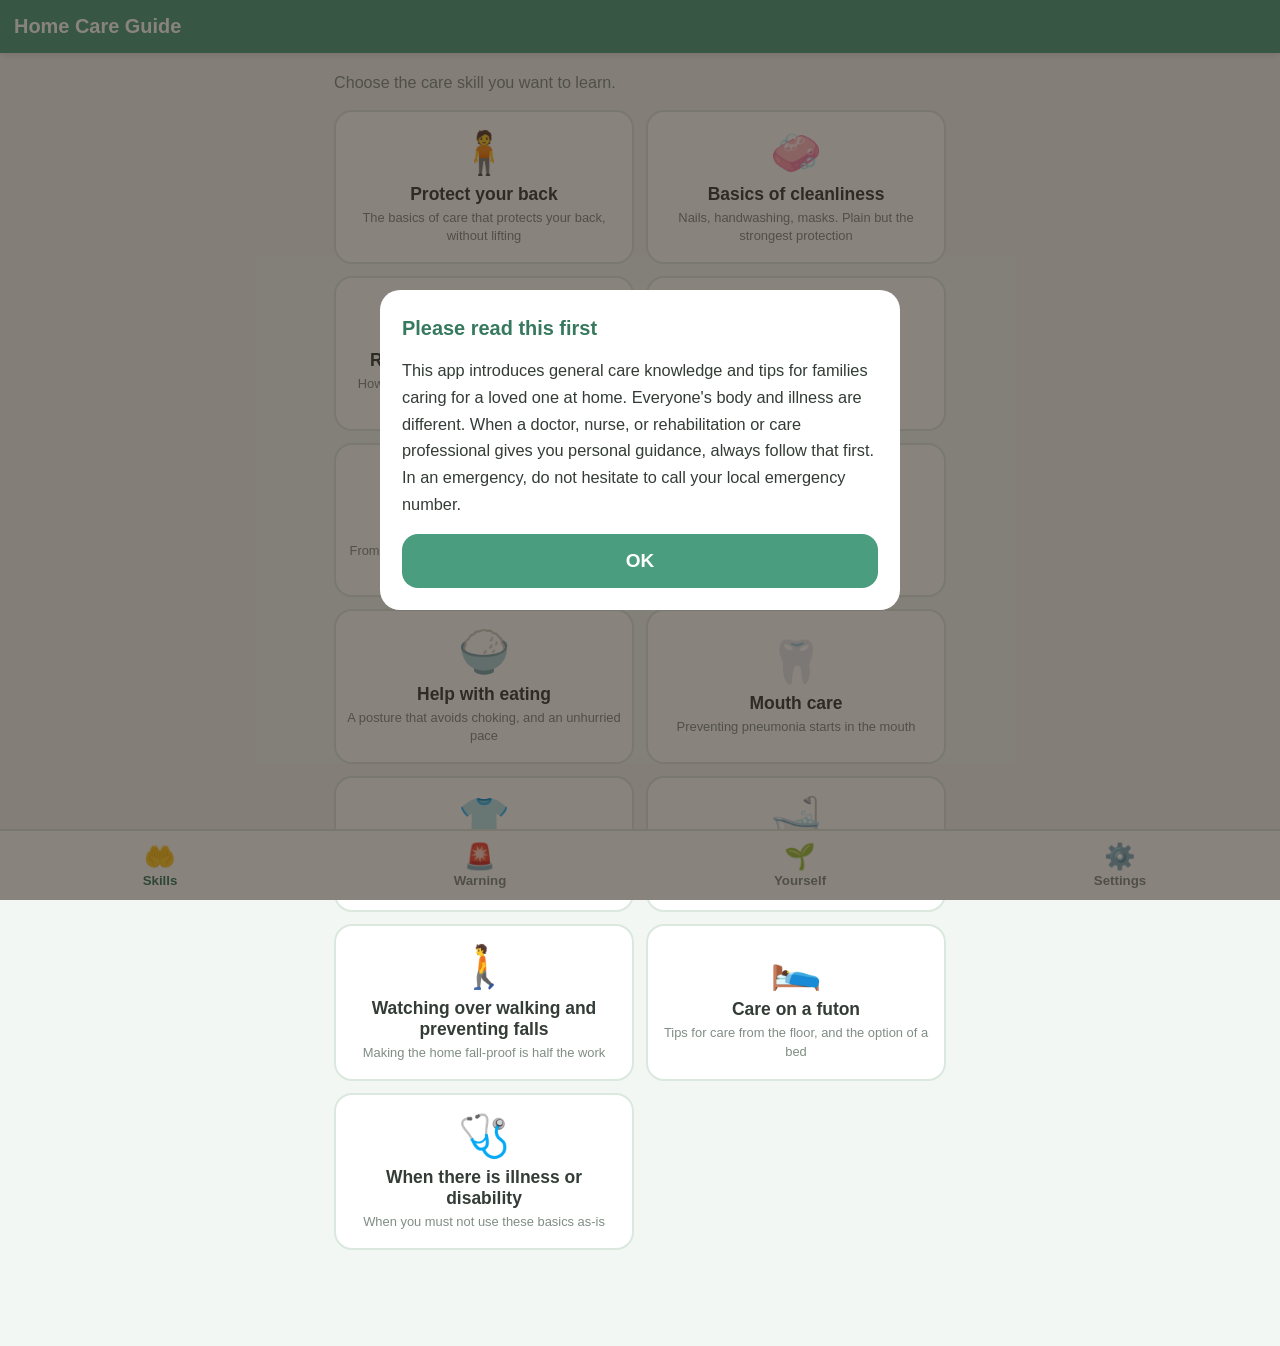
==== index.html @ 4070c813 "おうち介護サポート・そよぎ 初版（全12言語） 家族介護者向けの介護技術ガイド。素HTML/PWA・完全オフライン・匿名・広告なし。 13カテゴリ23手順147ステップ＋きけん7＋まもる6＋心肺蘇生ガ" ====
<!DOCTYPE html>
<html lang="ja">
<head>
<meta charset="utf-8">
<meta name="viewport" content="width=device-width, initial-scale=1, viewport-fit=cover">
<title>おうち介護サポート・そよぎ</title>
<meta name="description" content="家庭で介護をするご家族のための、介護技術と知識のガイド。無料・オフライン・広告なし。">
<meta name="theme-color" content="#4a9d7f">
<link rel="manifest" href="manifest.json">
<link rel="icon" href="icons/icon-192.png">
<link rel="apple-touch-icon" href="icons/icon-192.png">
<link rel="stylesheet" href="style.css">
</head>
<body class="fs0">
<header id="hdr">
  <button id="btnBack" class="hdr-btn" hidden>← もどる</button>
  <h1 id="hdrTitle">おうち介護サポート</h1>
</header>
<main id="main">
  <section id="scrTech" class="screen">
    <p id="techLead" class="lead"></p>
    <div id="techGrid" class="grid"></div>
  </section>
  <section id="scrDanger" class="screen" hidden>
    <p id="dangerLead" class="lead"></p>
    <div id="dangerList" class="cardlist"></div>
  </section>
  <section id="scrSelf" class="screen" hidden>
    <p id="selfLead" class="lead"></p>
    <div id="selfList" class="cardlist"></div>
  </section>
  <section id="scrSettings" class="screen" hidden>
    <div class="setblock">
      <h3 id="setFsTitle"></h3>
      <div class="btnrow" id="fsRow">
        <button class="fsbtn" id="fsBtn0"></button>
        <button class="fsbtn" id="fsBtn1"></button>
        <button class="fsbtn" id="fsBtn2"></button>
      </div>
    </div>
    <div class="setblock">
      <h3 id="setThemeTitle"></h3>
      <div class="btnrow">
        <button class="fsbtn" id="themeBtnG"></button>
        <button class="fsbtn" id="themeBtnB"></button>
      </div>
    </div>
    <div class="setblock">
      <h3 id="setBgmTitle"></h3>
      <div class="btnrow">
        <button class="fsbtn" id="musicBtnA"></button>
        <button class="fsbtn" id="musicBtnB"></button>
        <button class="fsbtn" id="musicBtnOff"></button>
      </div>
    </div>
    <div class="setblock">
      <h3 id="setSoundTitle"></h3>
      <button id="soundBtn" class="togglebtn"></button>
    </div>
    <div class="setblock">
      <h3 id="setLangTitle"></h3>
      <div class="langgrid" id="langGrid"></div>
    </div>
    <div class="setblock">
      <h3 id="aboutTitle"></h3>
      <p id="aboutText" class="mutetext"></p>
      <p><a id="creditLink" href="https://soyogi.hp.peraichi.com/top" target="_blank" rel="noopener"></a></p>
      <p id="verLine" class="mutetext"></p>
    </div>
  </section>
  <section id="scrCat" class="screen" hidden>
    <div class="cat-head">
      <span class="em" id="catEmoji"></span>
      <div><h2 id="catTitle"></h2><p id="catSub"></p></div>
    </div>
    <div id="procList" class="cardlist"></div>
  </section>
  <section id="scrProc" class="screen" hidden>
    <h2 id="procTitle" class="proc-title"></h2>
    <p id="stepCount"></p>
    <div id="stepFig" class="figbox"></div>
    <p id="stepText"></p>
    <div id="stepCaution" class="caution" hidden><span class="mark" aria-hidden="true">⚠️</span><p id="stepCautionText"></p></div>
    <div id="stepAdapt" class="adapt" hidden><span class="mark" aria-hidden="true">🖐️</span><div><b id="stepAdaptTitle"></b><p id="stepAdaptText"></p></div></div>
    <button id="stepLink" class="linkbtn" hidden></button>
    <div id="stepSummary" hidden>
      <div class="sumblock" id="sumPointsBlock" hidden><h3 id="sumPointsTitle"></h3><ul id="sumPointsList"></ul></div>
      <div class="sumblock ng" id="sumNgBlock" hidden><h3 id="sumNgTitle"></h3><ul id="sumNgList"></ul></div>
      <div class="sumblock reassure"><h3 id="sumReassureTitle"></h3><p id="sumReassureText"></p></div>
    </div>
    <div class="stepnav">
      <button id="btnPrev"></button>
      <button id="btnNext"></button>
    </div>
  </section>
  <section id="scrCard" class="screen" hidden>
    <div class="cat-head">
      <span class="em" id="cardEmoji"></span>
      <div><h2 id="cardTitle"></h2><p id="cardSub"></p></div>
    </div>
    <div id="cardFig" class="figbox" hidden></div>
    <div id="cardBody"></div>
  </section>
  <section id="scrCpr" class="screen" hidden>
    <div class="cat-head">
      <span class="em" aria-hidden="true">❤️</span>
      <div><h2 id="cprTitle"></h2><p id="cprIntro"></p></div>
    </div>
    <div class="sec call"><h3 id="cprFirstTitle"></h3><p id="cprFirst"></p></div>
    <div class="sec"><h3 id="cprStepsTitle"></h3><ol id="cprSteps"></ol></div>
    <div class="metrobox">
      <div id="metroCircle"><span id="metroCount">0</span></div>
      <button id="metroBtn" class="btn-primary metro"></button>
      <p id="metroHint" class="mutetext"></p>
    </div>
    <p id="cprNote" class="mutetext"></p>
  </section>
</main>
<nav id="tabbar">
  <button id="navTech" class="tab active"><span class="tab-emoji">🤲</span><span id="navTechLabel"></span></button>
  <button id="navDanger" class="tab"><span class="tab-emoji">🚨</span><span id="navDangerLabel"></span></button>
  <button id="navSelf" class="tab"><span class="tab-emoji">🌱</span><span id="navSelfLabel"></span></button>
  <button id="navSettings" class="tab"><span class="tab-emoji">⚙️</span><span id="navSettingsLabel"></span></button>
</nav>
<div id="noticeOverlay" class="overlay" hidden>
  <div class="notice">
    <h2 id="noticeTitle"></h2>
    <p id="noticeText"></p>
    <button id="noticeOk" class="btn-primary"></button>
  </div>
</div><script src="i18n.js"></script>
<script src="audio.js"></script>
<script src="tap.js"></script>
<script src="figures.js"></script>
<script src="data/guide.ja.js"></script>
<script src="app.js"></script>
</body>
</html>
---- style.css ----
/* おうち介護サポート・そよぎ */
*{box-sizing:border-box;margin:0;padding:0}
/* 高齢者側（デフォルト）: 穏やかな緑系統 */
:root{
  --brand:#4a9d7f; --brand-dark:#37795f;
  --bg:#f2f7f3; --card:#fff; --ink:#333c36; --muted:#7f8d84; --line:#dbe8de;
  --ok:#2e8b57; --danger:#c0392b; --danger-bg:#fdf0ee;
  --self-bg:#ecf5ef; --self-line:#cbe3d3; --accent:#e8a13d;
}
/* 障害者側: 穏やかな青系統 */
body.theme-blue{
  --brand:#5581bd; --brand-dark:#3f66a0;
  --bg:#f0f4fa; --ink:#323a47; --muted:#7e8a9c; --line:#dae3f0;
  --self-bg:#edf3f8; --self-line:#ccdcea;
}
html{-webkit-text-size-adjust:100%}
body{font-family:"Hiragino Sans","Yu Gothic UI","Meiryo",sans-serif;background:var(--bg);color:var(--ink);line-height:1.65;min-height:100dvh;overflow-x:hidden}
body.fs0{font-size:19px}
body.fs1{font-size:22px}
body.fs2{font-size:25px}

header{position:sticky;top:0;background:var(--brand);color:#fff;padding:10px 14px;display:flex;align-items:center;gap:10px;z-index:10;box-shadow:0 2px 6px rgba(0,0,0,.12)}
h1{font-size:1.05em}
.hdr-btn{background:rgba(255,255,255,.18);color:#fff;border:none;border-radius:12px;padding:8px 14px;font-size:.9em;font-weight:bold;font-family:inherit;cursor:pointer;flex-shrink:0}

main{padding:16px 14px calc(96px + env(safe-area-inset-bottom));max-width:640px;margin:0 auto}
.lead{color:var(--muted);font-size:.85em;margin-bottom:14px}

.grid{display:grid;grid-template-columns:repeat(2,minmax(0,1fr));gap:12px}
.cattile{background:var(--card);border:2px solid var(--line);border-radius:18px;padding:16px 10px;text-align:center;font-family:inherit;color:var(--ink);cursor:pointer;font-size:1em}
.cattile .em{font-size:2.2em;display:block;margin-bottom:6px;line-height:1.2}
.cattile .tt{font-weight:bold;display:block;font-size:.92em}
.cattile .sb{display:block;color:var(--muted);font-size:.68em;margin-top:4px;line-height:1.45}

.cardlist{display:flex;flex-direction:column;gap:12px}
.rowcard{display:flex;align-items:center;gap:12px;background:var(--card);border:2px solid var(--line);border-radius:16px;padding:14px;font-family:inherit;color:var(--ink);text-align:left;cursor:pointer;width:100%;font-size:1em}
.rowcard .em{font-size:1.7em;flex-shrink:0}
.rowcard .tt{font-weight:bold;display:block;font-size:.95em}
.rowcard .sb{color:var(--muted);font-size:.72em;display:block;margin-top:2px}
.rowcard.danger{border-color:#f0c4bd;background:var(--danger-bg)}
.rowcard.self{border-color:var(--self-line);background:var(--self-bg)}

.cat-head{display:flex;gap:12px;align-items:center;margin-bottom:14px}
.cat-head .em{font-size:2.3em;flex-shrink:0}
.cat-head h2{font-size:1.05em;line-height:1.4}
.cat-head p{color:var(--muted);font-size:.78em}

.proc-title{font-size:1.05em;margin-bottom:4px}
#stepCount{color:var(--brand-dark);font-weight:bold;font-size:.85em;margin:6px 0 10px}
.figbox{background:var(--card);border:2px solid var(--line);border-radius:18px;padding:8px;margin-bottom:12px}
.figbox svg{width:100%;height:auto;display:block}
.figfallback{font-size:3.6em;text-align:center;padding:26px 0;line-height:1.2}
#stepText{margin-bottom:12px}
.caution{display:flex;gap:10px;background:#fdf6df;border:2px solid #ecd9a0;border-radius:14px;padding:12px;font-size:.85em;margin-bottom:12px}
.caution .mark{flex-shrink:0}
.adapt{display:flex;gap:10px;background:#f4f1fa;border:2px solid #dcd2ee;border-radius:14px;padding:12px;font-size:.85em;margin-bottom:12px}
.adapt .mark{flex-shrink:0}
.adapt b{color:#6b5ca8;display:block;margin-bottom:4px}
.extlink{display:block;background:#fff;border:2px solid var(--brand);color:var(--brand-dark);border-radius:12px;padding:10px 12px;font-weight:bold;text-decoration:none;margin-top:10px;font-size:.92em}

.stepnav{display:flex;gap:12px;margin-top:16px}
.stepnav button{flex:1;padding:16px 8px;border-radius:16px;border:none;font-family:inherit;font-size:1em;font-weight:bold;cursor:pointer}
#btnPrev{background:var(--line);color:var(--ink)}
#btnPrev:disabled{opacity:.35}
#btnNext{background:var(--brand);color:#fff}

.sumblock{background:var(--card);border:2px solid var(--line);border-radius:16px;padding:14px;margin-bottom:12px}
.sumblock h3{color:var(--brand-dark);font-size:.95em;margin-bottom:8px}
.sumblock ul{padding-left:1.3em}
.sumblock li{margin-bottom:8px;font-size:.92em}
.sumblock.ng h3{color:var(--danger)}
.sumblock.reassure{border-color:var(--self-line);background:var(--self-bg)}
.sumblock.reassure h3{color:var(--ok)}
.sumblock.reassure p{font-size:.92em}

.linkbtn{display:block;width:100%;background:#fff;border:2px solid var(--brand);color:var(--brand-dark);border-radius:14px;padding:12px 14px;font-family:inherit;font-size:.88em;font-weight:bold;text-align:left;margin-bottom:12px;cursor:pointer}
.linkbtn.small{margin:8px 0 0;padding:9px 12px;font-size:.85em}
.linkbtn.cprbtn{border-color:var(--danger);color:var(--danger);margin-top:2px}

.metrobox{text-align:center;background:var(--card);border:2px solid var(--line);border-radius:16px;padding:18px 14px;margin-bottom:12px}
#metroCircle{width:150px;height:150px;border-radius:50%;background:var(--danger-bg);border:6px solid var(--danger);margin:0 auto 14px;display:flex;align-items:center;justify-content:center;font-size:2.1em;font-weight:bold;color:var(--danger);transition:transform .1s}
#metroCircle.beat{transform:scale(1.13)}
#metroBtn.metro{background:var(--danger)}
#metroHint{margin-top:10px}
#cprNote{margin-bottom:20px}

.sec{background:var(--card);border:2px solid var(--line);border-radius:16px;padding:14px;margin-bottom:12px}
.sec h3{font-size:.95em;margin-bottom:8px;color:var(--brand-dark)}
.sec ul,.sec ol{padding-left:1.35em}
.sec li{margin-bottom:10px;font-size:.92em}
.sec p{font-size:.92em;margin-bottom:10px}
.sec p:last-child{margin-bottom:0}
.sec.call{border-color:#f0c4bd;background:var(--danger-bg)}
.sec.call h3{color:var(--danger)}
.sec.see{border-color:#ecd9a0;background:#fdf9ec}
.sec.see h3{color:#a07416}

#tabbar{position:fixed;left:0;right:0;bottom:0;display:flex;background:#fff;border-top:2px solid var(--line);padding-bottom:env(safe-area-inset-bottom);z-index:10}
.tab{flex:1;background:none;border:none;font-family:inherit;color:var(--muted);padding:10px 4px 12px;display:flex;flex-direction:column;align-items:center;gap:2px;font-size:.7em;font-weight:bold;cursor:pointer}
.tab .tab-emoji{font-size:1.9em;line-height:1.2}
.tab.active{color:var(--brand-dark)}

.setblock{background:var(--card);border:2px solid var(--line);border-radius:16px;padding:14px;margin-bottom:14px}
.setblock h3{font-size:.95em;margin-bottom:10px;color:var(--brand-dark)}
.btnrow{display:flex;gap:10px}
.fsbtn,.togglebtn{flex:1;padding:12px 6px;border-radius:12px;border:2px solid var(--line);background:var(--bg);font-family:inherit;font-size:.88em;font-weight:bold;color:var(--ink);cursor:pointer}
.togglebtn{width:100%;flex:none}
.fsbtn.sel,.togglebtn.on{background:var(--brand);border-color:var(--brand);color:#fff}
.langgrid{display:grid;grid-template-columns:repeat(2,minmax(0,1fr));gap:10px}
.langbtn{padding:12px 8px}
.mutetext{color:var(--muted);font-size:.82em}
#creditLink{color:var(--brand-dark);font-weight:bold}
#verLine{margin-top:8px}

.overlay{position:fixed;inset:0;background:rgba(40,30,20,.55);display:flex;align-items:center;justify-content:center;padding:20px;z-index:50}
.notice{background:#fff;border-radius:20px;padding:22px;max-width:520px;max-height:82dvh;overflow-y:auto}
.notice h2{font-size:1.05em;margin-bottom:12px;color:var(--brand-dark)}
.notice p{font-size:.86em;margin-bottom:16px}
.btn-primary{width:100%;padding:16px;border:none;border-radius:16px;background:var(--brand);color:#fff;font-family:inherit;font-size:1em;font-weight:bold;cursor:pointer}

.pressing{transform:scale(.97);filter:brightness(.96)}
[hidden]{display:none!important}
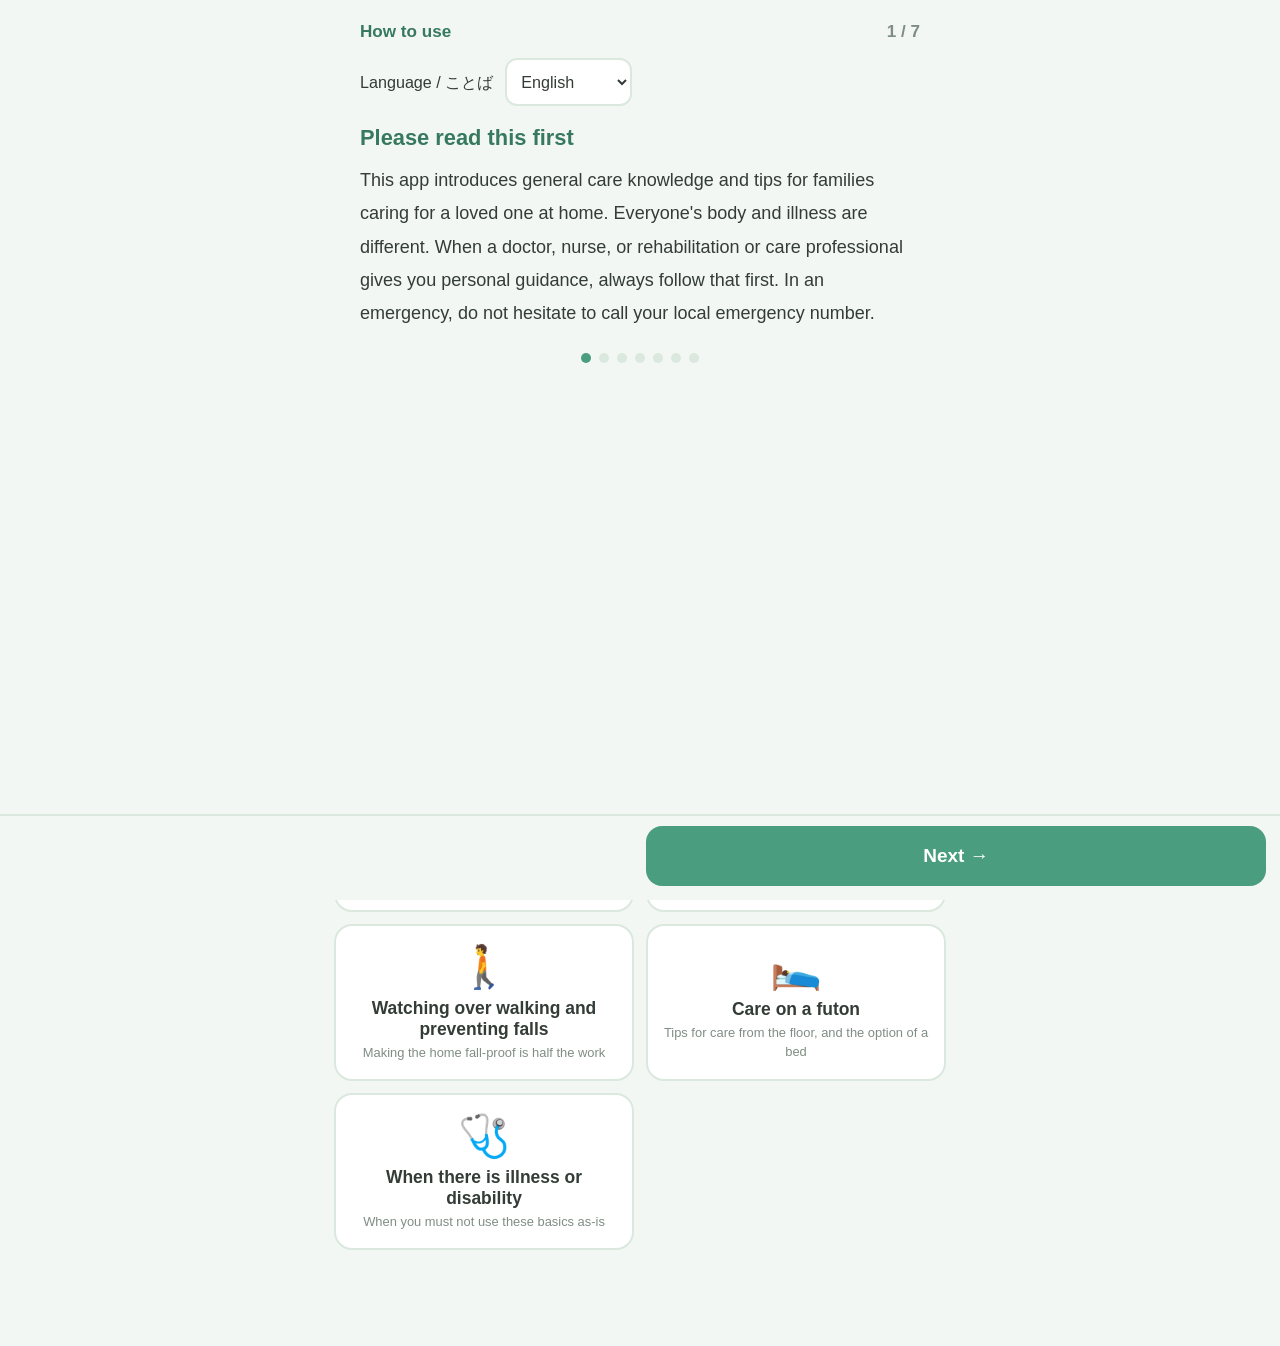
==== commit 55cda3c1: "v1.6同期: はじめての つかいかた(初回の案内・7ページ・12言語) - 初回起動で必ず出す(読み終えるまで毎回・前からの利用者も更新のあと1回)。閉じるのは最後の「はじめる」だけ - 1ページ目" ====
--- a/index.html
+++ b/index.html
@@ -5,7 +5,16 @@
 <meta name="viewport" content="width=device-width, initial-scale=1, viewport-fit=cover">
 <title>おうち介護サポート・そよぎ</title>
 <meta name="description" content="家庭で介護をするご家族のための、介護技術と知識のガイド。無料・オフライン・広告なし。">
+<!-- OGP / X（Twitter）リンクカード -->
+<meta property="og:type" content="website">
+<meta property="og:title" content="おうち介護サポート・そよぎ">
+<meta property="og:description" content="訓練を受けない家族のための、介護技術と知識のガイド。腰を守る介助から、食事・おむつ・危険サイン・心肺蘇生まで。無料・広告なし・オフライン（12言語）。">
+<meta property="og:image" content="https://maimmaim20230728-blip.github.io/ouchi_kaigo_web/icons/farcaster-embed.png">
+<meta name="twitter:card" content="summary_large_image">
+<meta name="twitter:image" content="https://maimmaim20230728-blip.github.io/ouchi_kaigo_web/icons/farcaster-embed.png">
 <meta name="theme-color" content="#4a9d7f">
+<!-- Farcaster Mini App 埋め込みメタ（3:2画像＋起動ボタン） -->
+<meta name="fc:miniapp" content='{"version":"1","imageUrl":"https://ouchi-kaigo-web.vercel.app/icons/farcaster-embed.png","button":{"title":"🍃 ひらく / Open","action":{"type":"launch_miniapp","name":"おうち介護サポート・そよぎ","url":"https://ouchi-kaigo-web.vercel.app/","splashImageUrl":"https://ouchi-kaigo-web.vercel.app/icons/icon-512.png","splashBackgroundColor":"#4a9d7f"}}}'>
 <link rel="manifest" href="manifest.json">
 <link rel="icon" href="icons/icon-192.png">
 <link rel="apple-touch-icon" href="icons/icon-192.png">
@@ -62,9 +71,13 @@
       <div class="langgrid" id="langGrid"></div>
     </div>
     <div class="setblock">
+      <h3 id="setGuideTitle"></h3>
+      <button id="guideAgainBtn" class="togglebtn"></button>
+    </div>
+    <div class="setblock">
       <h3 id="aboutTitle"></h3>
       <p id="aboutText" class="mutetext"></p>
-      <p><a id="creditLink" href="https://soyogi.hp.peraichi.com/top" target="_blank" rel="noopener"></a></p>
+      <p><a id="creditLink" href="https://soudansoyogi.com/" target="_blank" rel="noopener"></a></p>
       <p id="verLine" class="mutetext"></p>
     </div>
   </section>
@@ -122,17 +135,19 @@
   <button id="navSelf" class="tab"><span class="tab-emoji">🌱</span><span id="navSelfLabel"></span></button>
   <button id="navSettings" class="tab"><span class="tab-emoji">⚙️</span><span id="navSettingsLabel"></span></button>
 </nav>
-<div id="noticeOverlay" class="overlay" hidden>
-  <div class="notice">
-    <h2 id="noticeTitle"></h2>
-    <p id="noticeText"></p>
-    <button id="noticeOk" class="btn-primary"></button>
-  </div>
-</div><script src="i18n.js"></script>
+<!-- 初回の「はじめにお読みください」は、はじめての つかいかた(app.js openGuide)の1ページ目に入れた(2026-09-30) -->
+<script src="i18n.js"></script>
 <script src="audio.js"></script>
 <script src="tap.js"></script>
 <script src="figures.js"></script>
 <script src="data/guide.ja.js"></script>
 <script src="app.js"></script>
+<!-- Farcaster Mini App SDK: ホスト内なら起動準備完了を通知。通常のWeb/PWA・オフラインでは無害（失敗は握りつぶす）。 -->
+<script type="module">
+  try {
+    const { sdk } = await import("https://esm.sh/@farcaster/miniapp-sdk");
+    await sdk.actions.ready();
+  } catch (e) { /* Farcaster外／オフラインでは何もしない */ }
+</script>
 </body>
 </html>
--- a/style.css
+++ b/style.css
@@ -119,4 +119,27 @@
 .btn-primary{width:100%;padding:16px;border:none;border-radius:16px;background:var(--brand);color:#fff;font-family:inherit;font-size:1em;font-weight:bold;cursor:pointer}
 
 .pressing{transform:scale(.97);filter:brightness(.96)}
+
+/* はじめての つかいかた(app.js openGuide・2026-09-30)。1ページ目は初回のおしらせ「はじめにお読みください」。
+   ヘッダーと下のタブより上に全画面。文は文字の大きさ3段階に合わせて大きくなる(em)。
+   ボタンは下に固定した帯(地の色つき=長いページでも本文が透けない)。本文の下の余白は帯より高くする */
+.guide-ov{position:fixed;inset:0;z-index:50;background:var(--bg);color:var(--ink);overflow-y:auto;overscroll-behavior:contain;
+  padding:calc(18px + env(safe-area-inset-top)) max(16px,env(safe-area-inset-right)) calc(140px + env(safe-area-inset-bottom)) max(16px,env(safe-area-inset-left))}
+.guide-box{max-width:560px;margin:0 auto}
+.guide-top{display:flex;justify-content:space-between;align-items:baseline;gap:12px}
+.guide-title{font-weight:bold;color:var(--brand-dark);font-size:.9em}
+.guide-step{color:var(--muted);font-weight:bold;font-size:.9em;white-space:nowrap;unicode-bidi:isolate}
+.guide-lang{display:flex;flex-wrap:wrap;align-items:center;gap:8px 12px;margin:12px 0 0;font-size:.85em}
+.guide-lang select{min-height:48px;font-size:1em;font-family:inherit;border:2px solid var(--line);border-radius:12px;background:var(--card);color:var(--ink);padding:4px 10px;max-width:100%}
+.guide-h{font-size:1.15em;line-height:1.45;margin:16px 0 10px;color:var(--brand-dark);overflow-wrap:anywhere}
+.guide-h[tabindex="-1"]:focus{outline:none}
+.guide-p{font-size:.95em;line-height:1.85;white-space:pre-line;overflow-wrap:anywhere}
+.guide-dots{display:flex;justify-content:center;flex-wrap:wrap;gap:8px;margin-top:22px}
+.guide-dot{width:10px;height:10px;border-radius:50%;background:var(--line)}
+.guide-dot.on{background:var(--brand)}
+.guide-row{position:fixed;left:0;right:0;bottom:0;z-index:1;display:flex;gap:12px;background:var(--bg);border-top:2px solid var(--line);
+  padding:10px max(14px,env(safe-area-inset-right)) calc(14px + env(safe-area-inset-bottom)) max(14px,env(safe-area-inset-left))}
+.guide-row button{flex:1 1 0;min-width:0;min-height:60px;padding:12px 8px;border-radius:16px;border:none;font-family:inherit;font-size:1em;font-weight:bold;cursor:pointer}
+.guide-prev{background:var(--line);color:var(--ink)}
+.guide-next{background:var(--brand);color:#fff}
 [hidden]{display:none!important}
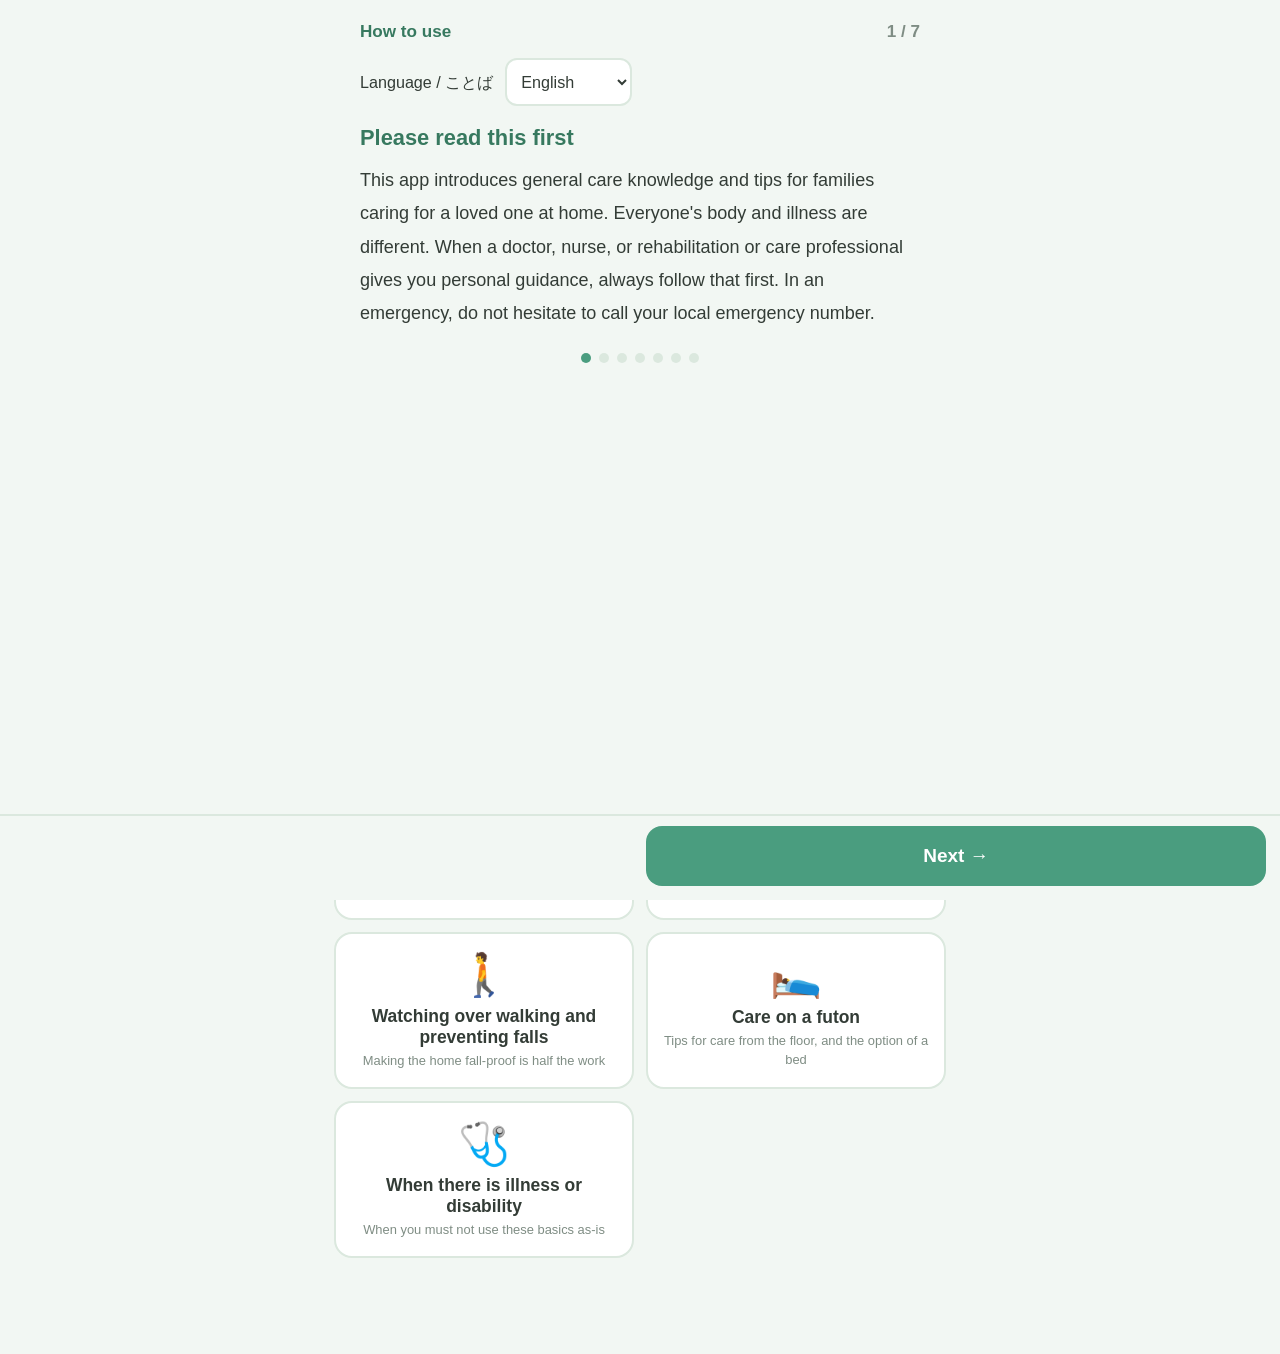
==== commit 9f6ecc4c: "v1.12同期: 危険サイン・窒息・拍の表示と振動・文字4段・声で読む・家族へ渡す1ページ(12言語) Co-Authored-By: Claude Sonnet 5.5 <noreply@anthr" ====
--- a/index.html
+++ b/index.html
@@ -19,6 +19,8 @@
 <link rel="icon" href="icons/icon-192.png">
 <link rel="apple-touch-icon" href="icons/icon-192.png">
 <link rel="stylesheet" href="style.css">
+<!-- 日本語以外の言語で開くときは、その言語のガイドを読み終えるまで画面を隠す(起動のたびに一瞬 日本語が見えないように・app.js bootWithLang が外す・念のため4秒で外す・2026-10-30) -->
+<script>(function(){try{var p=JSON.parse(localStorage.getItem('ouchikaigo.prefs')||'{}'),l=p.lang||String(navigator.language||'ja').slice(0,2).toLowerCase();if(l!=='ja'&&'en de fr es it pt nl sv ko zh ar'.split(' ').indexOf(l)>=0){var h=document.documentElement;h.classList.add('lang-wait');setTimeout(function(){h.classList.remove('lang-wait');},4000);}}catch(e){}})();</script>
 </head>
 <body class="fs0">
 <header id="hdr">
@@ -45,6 +47,7 @@
         <button class="fsbtn" id="fsBtn0"></button>
         <button class="fsbtn" id="fsBtn1"></button>
         <button class="fsbtn" id="fsBtn2"></button>
+        <button class="fsbtn" id="fsBtn3"></button>
       </div>
     </div>
     <div class="setblock">
@@ -70,6 +73,11 @@
       <h3 id="setLangTitle"></h3>
       <div class="langgrid" id="langGrid"></div>
     </div>
+    <div class="setblock" id="printBlock" hidden>
+      <h3 id="setPrintTitle"></h3>
+      <p id="printHint" class="mutetext"></p>
+      <button id="printBtn" class="togglebtn"></button>
+    </div>
     <div class="setblock">
       <h3 id="setGuideTitle"></h3>
       <button id="guideAgainBtn" class="togglebtn"></button>
@@ -93,6 +101,7 @@
     <p id="stepCount"></p>
     <div id="stepFig" class="figbox"></div>
     <p id="stepText"></p>
+    <button id="stepSpeak" class="linkbtn speakbtn" hidden></button>
     <div id="stepCaution" class="caution" hidden><span class="mark" aria-hidden="true">⚠️</span><p id="stepCautionText"></p></div>
     <div id="stepAdapt" class="adapt" hidden><span class="mark" aria-hidden="true">🖐️</span><div><b id="stepAdaptTitle"></b><p id="stepAdaptText"></p></div></div>
     <button id="stepLink" class="linkbtn" hidden></button>
@@ -144,10 +153,13 @@
 <script src="app.js"></script>
 <!-- Farcaster Mini App SDK: ホスト内なら起動準備完了を通知。通常のWeb/PWA・オフラインでは無害（失敗は握りつぶす）。 -->
 <script type="module">
-  try {
-    const { sdk } = await import("https://esm.sh/@farcaster/miniapp-sdk");
-    await sdk.actions.ready();
-  } catch (e) { /* Farcaster外／オフラインでは何もしない */ }
+  /* Farcaster の中(iframe / アプリの WebView)で開いたときだけ SDK を読む。ふつうのブラウザ・PWA では外へつながない */
+  if ((window.self !== window.top) || window.ReactNativeWebView) {
+    try {
+      const { sdk } = await import("https://esm.sh/@farcaster/miniapp-sdk");
+      await sdk.actions.ready();
+    } catch (e) { /* Farcaster外／オフラインでは何もしない */ }
+  }
 </script>
 </body>
 </html>
--- a/style.css
+++ b/style.css
@@ -18,8 +18,9 @@
 body.fs0{font-size:19px}
 body.fs1{font-size:22px}
 body.fs2{font-size:25px}
+body.fs3{font-size:29px}
 
-header{position:sticky;top:0;background:var(--brand);color:#fff;padding:10px 14px;display:flex;align-items:center;gap:10px;z-index:10;box-shadow:0 2px 6px rgba(0,0,0,.12)}
+header{position:sticky;top:0;background:var(--brand);color:#fff;padding:calc(18px + env(safe-area-inset-top)) 14px 10px;display:flex;align-items:center;gap:10px;z-index:10;box-shadow:0 2px 6px rgba(0,0,0,.12)}
 h1{font-size:1.05em}
 .hdr-btn{background:rgba(255,255,255,.18);color:#fff;border:none;border-radius:12px;padding:8px 14px;font-size:.9em;font-weight:bold;font-family:inherit;cursor:pointer;flex-shrink:0}
 
@@ -78,8 +79,25 @@
 .linkbtn.cprbtn{border-color:var(--danger);color:var(--danger);margin-top:2px}
 
 .metrobox{text-align:center;background:var(--card);border:2px solid var(--line);border-radius:16px;padding:18px 14px;margin-bottom:12px}
-#metroCircle{width:150px;height:150px;border-radius:50%;background:var(--danger-bg);border:6px solid var(--danger);margin:0 auto 14px;display:flex;align-items:center;justify-content:center;font-size:2.1em;font-weight:bold;color:var(--danger);transition:transform .1s}
-#metroCircle.beat{transform:scale(1.13)}
+#metroCircle{width:min(220px,62vw);height:min(220px,62vw);border-radius:50%;background:var(--danger-bg);border:8px solid var(--danger);margin:0 auto 14px;display:flex;align-items:center;justify-content:center;font-size:2.6em;font-weight:bold;color:var(--danger);transition:transform .08s,background-color .08s,color .08s}
+/* 拍の瞬間: 輪が大きくなり、赤くぬりつぶされる=音を止めていても見える(2026-11-11) */
+#metroCircle.beat{transform:scale(1.1);background:var(--danger);color:#fff}
+#fsRow{display:grid;grid-template-columns:repeat(2,minmax(0,1fr))}
+.speakbtn{text-align:center;margin:0 0 12px}
+#printSheet{display:none}
+@media print{
+  body.printing > *:not(#printSheet){display:none!important}
+  body.printing{background:#fff;font-size:10.5pt;line-height:1.45;color:#000;min-height:0}
+  body.printing #printSheet{display:block;padding:0;max-width:none}
+  #printSheet h1{font-size:15pt;margin:0 0 2pt}
+  #printSheet .ps-app{font-size:9pt;color:#555;margin-bottom:8pt}
+  #printSheet h2{font-size:12pt;margin:9pt 0 4pt;padding-bottom:2pt;border-bottom:1.5pt solid #333}
+  #printSheet h3{font-size:10.5pt;margin:5pt 0 1pt}
+  #printSheet ul{padding-left:1.3em;margin:0}
+  #printSheet li{margin:0 0 1pt;font-size:10pt}
+  #printSheet .ps-note{margin-top:9pt;font-size:9pt;color:#333;border-top:.5pt solid #999;padding-top:4pt}
+  @page{size:A4;margin:11mm}
+}
 #metroBtn.metro{background:var(--danger)}
 #metroHint{margin-top:10px}
 #cprNote{margin-bottom:20px}
@@ -119,6 +137,8 @@
 .btn-primary{width:100%;padding:16px;border:none;border-radius:16px;background:var(--brand);color:#fff;font-family:inherit;font-size:1em;font-weight:bold;cursor:pointer}
 
 .pressing{transform:scale(.97);filter:brightness(.96)}
+/* 日本語以外の言語のガイドを読み終えるまで画面を隠す(index.html の head の一行・app.js bootWithLang が外す・2026-10-30) */
+html.lang-wait body{visibility:hidden}
 
 /* はじめての つかいかた(app.js openGuide・2026-09-30)。1ページ目は初回のおしらせ「はじめにお読みください」。
    ヘッダーと下のタブより上に全画面。文は文字の大きさ3段階に合わせて大きくなる(em)。
